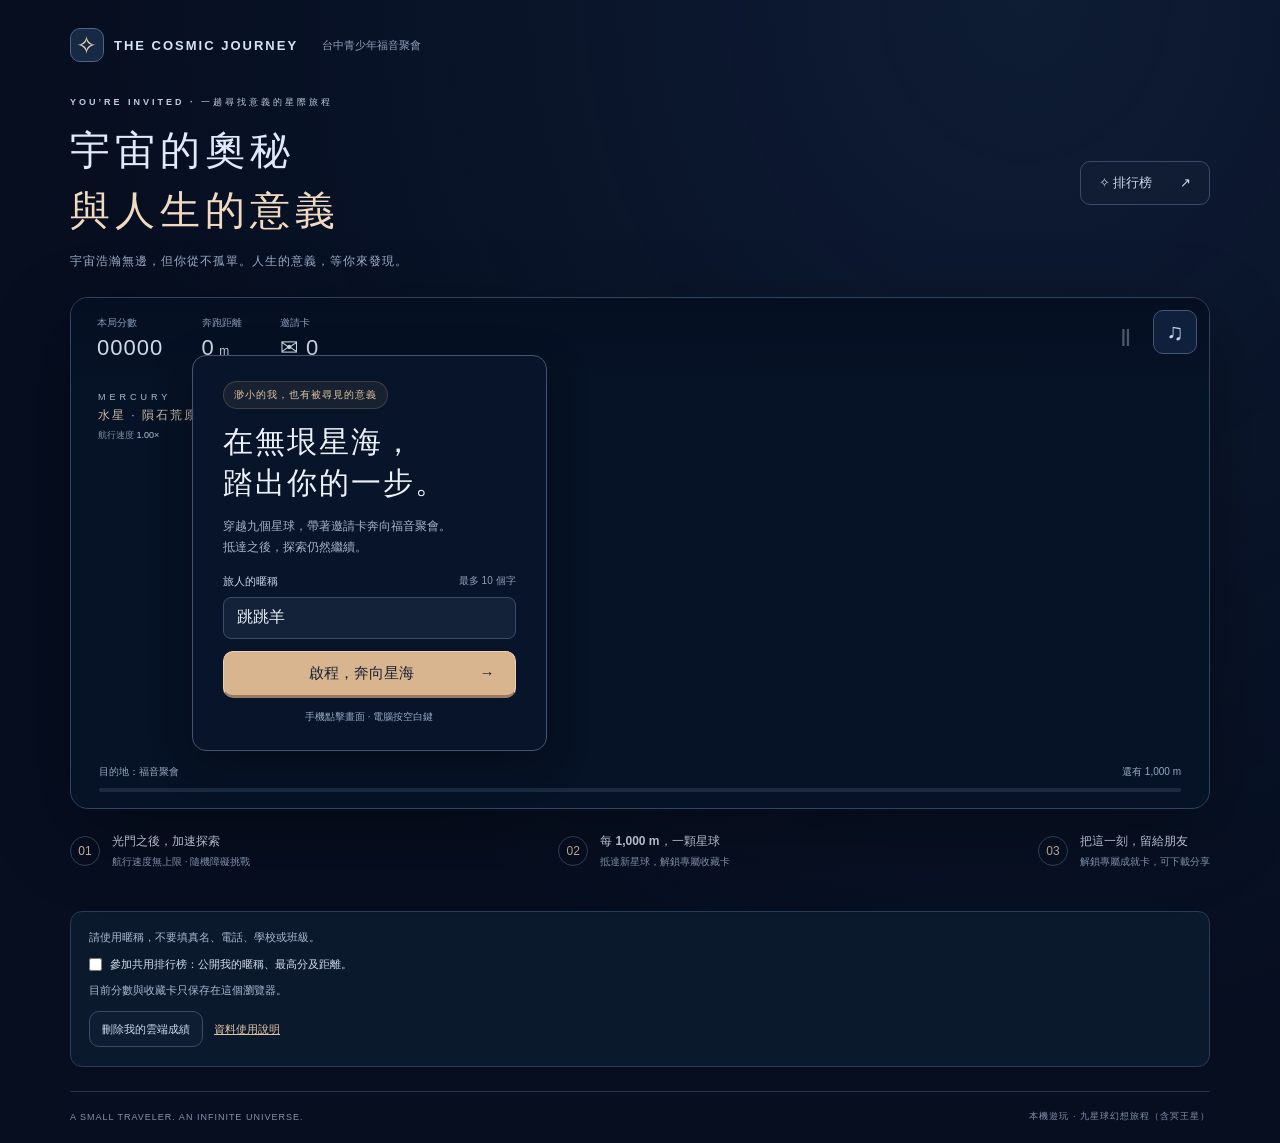
==== index.html @ cf864d98 "Use supplied cosmic mystery soundtrack with speed-linked playback" ====
<!doctype html>
<html lang="zh-Hant">
<head>
  <meta charset="utf-8">
  <meta http-equiv="Content-Security-Policy" content="default-src 'none'; script-src 'self' https://challenges.cloudflare.com; frame-src https://challenges.cloudflare.com; style-src 'self'; img-src 'self' data: blob:; connect-src https://awudkucbxwviqikwxcuz.supabase.co https://challenges.cloudflare.com; font-src 'self'; media-src 'self' blob:; object-src 'none'; base-uri 'none'; form-action 'none'">
  <meta name="referrer" content="no-referrer">
  <meta name="viewport" content="width=device-width, initial-scale=1, viewport-fit=cover">
  <meta name="theme-color" content="#060e20">
  <title>宇宙的奧秘與人生的意義 · 星海旅人</title>
  <link rel="stylesheet" href="styles.css?v=7">
  <link rel="stylesheet" href="layout.css?v=8">
</head>
<body>
<main class="shell">
  <header><a class="brand" href="./index.html"><span class="brand-icon">✧</span> THE COSMIC JOURNEY <small>台中青少年福音聚會</small></a></header>
  <section class="heading"><div><p class="eyebrow">YOU’RE INVITED · 一趟尋找意義的星際旅程</p><h1>宇宙的奧秘<span>與人生的意義</span></h1><p class="intro">宇宙浩瀚無邊，但你從不孤單。人生的意義，等你來發現。</p></div><button id="leaderboard" class="outline">✧ 排行榜 <span>↗</span></button></section>
  <section class="game" aria-label="奔向福音聚會跑酷遊戲">
    <button id="sound" class="icon game-sound" aria-label="關閉聲音" aria-pressed="true">♫ <span>聲音開啟</span></button>
    <div class="hud"><div><small>本局分數</small><strong id="score">00000</strong></div><div><small>奔跑距離</small><strong><span id="distance">0</span><em> m</em></strong></div><div><small>邀請卡</small><strong>✉ <span id="cards">0</span></strong></div><button id="pause" class="icon" aria-label="暫停遊戲" disabled>Ⅱ</button></div>
    <canvas id="world" width="960" height="500" aria-label="小小太空人穿越星球；點擊遊戲區域或按空白鍵跳躍"></canvas>
    <div class="sector"><span id="planet-en">MERCURY</span><b id="planet-name">水星 · 隕石荒原</b><small>航行速度 <strong id="velocity">1.00×</strong></small></div>
    <div class="route"><span id="route-label">目的地：福音聚會</span><span id="remaining">還有 1,000 m</span><div class="track"><div id="progress"></div></div></div>
    <div id="toast" role="status"></div>
    <section id="start-panel" class="overlay"><div class="start-card"><span class="pill">渺小的我，也有被尋見的意義</span><h2>在無垠星海，<br>踏出你的一步。</h2><p>穿越九個星球，帶著邀請卡奔向福音聚會。<br>抵達之後，探索仍然繼續。</p><label for="nickname">旅人的暱稱 <small>最多 10 個字</small></label><input id="nickname" maxlength="10" placeholder="例如：星海旅人" autocomplete="off"><button id="start" class="primary">啟程，奔向星海 <span>→</span></button><p class="hint">手機點擊畫面 · 電腦按空白鍵</p></div></section>
    <section id="pause-panel" class="overlay" hidden><div class="panel"><span class="pill">休息一下也很好</span><h2>等你，一起跑。</h2><p>準備好了再繼續，路程會為你保留。</p><button id="resume" class="primary">繼續奔跑 →</button><button class="outline restart">重新開始</button></div></section>
    <section id="end-panel" class="overlay" hidden><div class="panel"><span class="pill" id="end-badge">每一步都算數</span><h2 id="end-title">跑得真不錯！</h2><strong id="final-score" class="big-score">0</strong><p id="result-detail"></p><div class="best">個人最佳 <b id="best-score">0</b></div><p id="rank-summary"></p><button class="primary restart">再跑一次 →</button><button id="end-ranking" class="outline">看看排行榜</button></div></section>
  </section>
  <section class="notes"><div><span>01</span><p><b>光門之後，加速探索</b><small>航行速度無上限 · 隨機障礙挑戰</small></p></div><div><span>02</span><p><b>每 1,000 m，一顆星球</b><small>抵達新星球，解鎖專屬收藏卡</small></p></div><div><span>03</span><p><b>把這一刻，留給朋友</b><small>解鎖專屬成就卡，可下載分享</small></p></div></section>
  <button id="last-achievement" class="outline" hidden>✧ 我的星球收藏冊</button>
  <section class="privacy-settings" aria-label="資料與隱私">
    <p>請使用暱稱，不要填真名、電話、學校或班級。</p>
    <label id="cloud-consent-label" hidden><input type="checkbox" id="cloud-consent">參加共用排行榜：公開我的暱稱、最高分及距離。</label>
    <p id="privacy-summary">目前分數與收藏卡只保存在這個瀏覽器。</p>
    <button id="delete-cloud-scores" class="outline" hidden>刪除我的雲端成績</button>
    <a href="privacy.html">資料使用說明</a><p id="privacy-status" role="status"></p>
  </section>
  <footer><span>A SMALL TRAVELER. AN INFINITE UNIVERSE.</span><span>本機遊玩 · 九星球幻想旅程（含冥王星）</span></footer>
</main>
<dialog id="ranking"><div class="dialog-top"><p class="eyebrow">GOOD NEWS · GREAT RUNS</p><button id="close-ranking" class="icon" aria-label="關閉排行榜">×</button></div><h2>一起跑，更好玩。</h2><p id="ranking-note">本機排行榜 · 示範選手已標記，尚未跨手機連線。</p><div class="tabs"><button data-tab="today" aria-pressed="true">今日排行</button><button data-tab="event" aria-pressed="false">本次活動排行</button></div><div id="rank-list"></div><p class="hint">每位選手顯示最佳成績 · 同分以較遠距離優先</p></dialog>
<dialog id="achievement" aria-labelledby="achievement-title"><p class="eyebrow">COSMIC COLLECTION · 星海足跡</p><h2 id="achievement-title">九星旅人，正式加冕。</h2><p id="achievement-caption">你穿越了整片星海。這一刻，值得被記住。</p><nav id="card-album" aria-label="已解鎖的成就卡"></nav><canvas id="achievement-card" width="900" height="1100" role="img" aria-label="九星旅人成就卡：包含暱稱、分數、距離及九個星球"></canvas><p id="achievement-status" role="status">下載成就卡，或直接截圖分享給朋友。</p><div class="achievement-actions"><button id="save-achievement" class="primary">下載成就卡 PNG ↓</button><button id="continue-achievement" class="outline">繼續探索 →</button></div></dialog>
<dialog id="captcha-dialog" aria-labelledby="captcha-title"><h2 id="captcha-title">確認一下，就能出發</h2><p>首次參加排行榜需要完成驗證。取消後仍可在本機遊玩。</p><div id="captcha-widget"></div><button id="captcha-cancel" class="outline">取消驗證，僅在本機遊玩</button></dialog>
<script src="js/config.js?v=10"></script><script src="js/cloud-config.js?v=10"></script><script src="js/captcha.js?v=10"></script><script src="js/cloud.js?v=10"></script><script src="js/storage.js?v=10"></script><script src="js/audio.js?v=10"></script><script src="js/space.js?v=10"></script><script src="js/achievement.js?v=10"></script><script src="js/obstacles.js?v=10"></script><script src="js/game.js?v=10"></script>
</body>
</html>
---- styles.css ----
:root{font-family:ui-rounded,"PingFang TC","Microsoft JhengHei",sans-serif;color:#253e35;background:#f8f6ef;font-synthesis:none}*{box-sizing:border-box}body{margin:0}button,input{font:inherit}button{cursor:pointer;min-height:44px;border:0}button:focus-visible,a:focus-visible,input:focus-visible{outline:3px solid #e47835;outline-offset:4px}button:disabled{opacity:.4;cursor:default}[hidden]{display:none!important}.shell{max-width:1120px;margin:auto;padding:28px 40px 20px}header,.heading,.brand,.hud,.notes,.notes>div,footer,.dialog-top{display:flex;align-items:center;justify-content:space-between}.brand{gap:10px;text-decoration:none;color:inherit;font-size:13px;font-weight:850;letter-spacing:1px}.brand small{font-size:11px;font-weight:400;letter-spacing:0;margin-left:14px;color:#758277}.brand-icon{display:grid;place-items:center;border-radius:10px;background:#265b43;color:#fff;width:34px;height:34px;font-size:25px}.icon{background:transparent;color:#365748;border-radius:10px;font-size:23px;padding:5px 10px}.icon span{font-size:11px;vertical-align:middle}.heading{margin:36px 0 24px;gap:20px}.eyebrow{font-size:10px;letter-spacing:2px;color:#6c8069;font-weight:700;margin:0 0 12px}h1{font-size:42px;letter-spacing:-2px;margin:0;font-weight:850}h1 span{color:#3e7751}h1 i{font-style:normal;color:#ea8b49;margin-left:12px}.intro{font-size:13px;color:#7d8275;margin:12px 0 0}.outline{background:transparent;border:1px solid #bac6af;border-radius:10px;color:#365748;padding:10px 18px;font-size:13px}.outline span{margin-left:24px}.game{position:relative;overflow:hidden;border:1px solid #cfdbbc;border-radius:22px;background:#dff0ed;box-shadow:0 12px 32px #36574808;user-select:none}.hud{position:absolute;top:0;left:0;right:0;padding:20px 28px;z-index:1;justify-content:flex-start;gap:42px;pointer-events:none}.hud small{display:block;font-size:10px;color:#698275;margin-bottom:5px}.hud strong{font-size:23px;font-variant-numeric:tabular-nums;letter-spacing:1px}.hud em{font-size:12px;font-style:normal}.hud button{margin-left:auto;pointer-events:auto}canvas{display:block;width:100%;height:470px;touch-action:none}.route{position:absolute;bottom:15px;left:28px;right:28px;display:flex;justify-content:space-between;flex-wrap:wrap;font-size:10px;color:#446748;gap:9px;pointer-events:none}.track{width:100%;height:4px;background:#5a76452a;border-radius:5px;overflow:hidden}.track div{height:100%;width:0;background:#41784c;transition:width .2s}.overlay{position:absolute;inset:0;z-index:2;display:flex;align-items:center;justify-content:center;background:#e9f2df42;backdrop-filter:blur(3px);padding:16px}.start-card,.panel{background:#fffdf5f5;border:1px solid #fff;border-radius:20px;box-shadow:0 10px 30px #43624312;padding:25px 30px;width:350px;text-align:center}.pill{display:inline-block;padding:6px 10px;border-radius:30px;background:#e9efd9;color:#557342;font-size:10px;letter-spacing:1px}h2{font-size:29px;line-height:1.35;margin:13px 0;color:#294e3a}.start-card p,.panel p,dialog>p{font-size:12px;line-height:1.7;color:#78816e}label{display:flex;justify-content:space-between;text-align:left;font-size:11px;margin-top:17px}label small{color:#8c927f;font-size:10px}input{margin:8px 0 12px;background:#f7f7ee;border:1px solid #d7dfcc;padding:11px 13px;width:100%;border-radius:8px;color:#294e3a}.primary{background:#ed914e;color:#fffdf4;border:1px solid #df8341;border-bottom:3px solid #c77539;border-radius:10px;padding:12px 20px;width:100%;font-weight:750;font-size:15px}.primary:hover{background:#e58541}.primary span{float:right}.hint{font-size:10px!important;color:#8a917f!important;margin-bottom:0}.panel .outline{width:100%;margin-top:10px}.big-score{font-size:43px;letter-spacing:-1px;color:#3f744e}.best{display:flex;justify-content:space-between;font-size:12px;background:#eef1e4;padding:10px;border-radius:8px}.notes{padding:24px 0;gap:20px}.notes>div{justify-content:flex-start;gap:12px}.notes>div>span{font-size:12px;color:#839474;border:1px solid #d8dfcd;border-radius:50%;width:30px;height:30px;display:grid;place-items:center}.notes p{margin:0}.notes b,.notes small{display:block}.notes b{font-size:12px;font-weight:600;margin-bottom:5px}.notes small{font-size:10px;color:#858b7c}footer{border-top:1px solid #e0e3d5;padding-top:18px;color:#929889;font-size:9px;letter-spacing:1px}#toast{position:absolute;top:96px;left:50%;transform:translateX(-50%);text-align:center;white-space:pre-line;width:85%;font-weight:750;color:#345633;font-size:21px;pointer-events:none;text-shadow:0 2px 8px #fff;z-index:1}dialog{border:1px solid #dae0cb;border-radius:22px;background:#fffdf5;color:#294e3a;width:480px;max-width:calc(100% - 28px);max-height:85dvh;padding:24px}dialog::backdrop{background:#1d392b70;backdrop-filter:blur(4px)}.dialog-top .eyebrow{margin:0}.tabs{display:flex;background:#eef0e3;padding:4px;border-radius:10px;margin:20px 0 10px}.tabs button{flex:1;background:transparent;border-radius:8px;color:#6d7f60;font-size:12px}.tabs button[aria-pressed=true]{background:#fffdf5;box-shadow:0 2px 5px #334d3010;color:#315b3b}.rank-row{display:grid;grid-template-columns:26px 1fr auto;gap:10px;align-items:center;padding:14px 5px;border-bottom:1px solid #e6e8dc;font-size:13px}.rank-row small{display:block;font-size:10px;color:#8b9380;margin-top:4px}.rank-row.mine{background:#edf2dd}.rank-row>b{color:#d78741}.rank-row strong{text-align:right;font-variant-numeric:tabular-nums}
@media(min-width:850px){.start-card{margin-left:-40%}.start-card h2{font-size:32px}}
@media(max-width:600px){.shell{padding:17px 16px}.brand{font-size:10px}.brand small{display:none}.heading{margin:25px 0 19px;align-items:flex-end;gap:8px}h1{font-size:29px;letter-spacing:-1.5px}h1 i{display:none}.intro{font-size:11px;max-width:230px;line-height:1.7}.eyebrow{font-size:9px;letter-spacing:1px}.heading>.outline{padding:8px 10px;font-size:11px;white-space:nowrap}.heading>.outline span{display:none}.game{border-radius:17px}canvas{height:480px}.hud{padding:17px 16px;gap:20px}.hud strong{font-size:19px}.hud small{font-size:9px}.route{left:16px;right:16px}.start-card,.panel{padding:22px;width:300px}.notes{gap:9px;padding:20px 0;align-items:flex-start}.notes>div{display:block;flex:1}.notes>div>span{margin-bottom:8px;width:25px;height:25px;font-size:10px}.notes b{font-size:11px}.notes small{font-size:9px;line-height:1.6}footer{gap:10px;font-size:8px;line-height:1.7}.icon span{display:none}}
@media(max-height:550px) and (orientation:landscape){.heading,.notes,footer{display:none}header{margin-bottom:10px}.shell{padding:10px 20px}canvas{height:360px}.start-card,.panel{padding:12px 24px}.start-card h2{font-size:22px;margin:5px}.start-card h2 br{display:none}.start-card p{margin:5px}label{margin-top:6px}}
@media(max-height:550px) and (orientation:landscape){canvas{height:calc(100dvh - 76px);min-height:290px}.overlay{overflow:auto}.panel h2{font-size:22px;margin:5px}.panel .big-score{font-size:30px}.panel p{margin:5px}.panel .best{padding:6px}}

/* Cosmic invitation palette: midnight blue, starlight and the warmth of a distant dawn. */
:root{color:#e2eafa;background:#060e20;font-family:"PingFang TC","Microsoft JhengHei",sans-serif}
body{background:radial-gradient(ellipse at 80% 0,#172b4b77,transparent 65%),#060e20}
.shell{max-width:1220px}.brand{color:#d5e3f8;letter-spacing:2px}.brand small{color:#8c9eb7}.brand-icon{background:#162945;border:1px solid #506487;color:#eed3b1}.icon{color:#c7d7ed}.heading{margin:34px 0 27px}h1{font-family:"Songti TC","Noto Serif TC",serif;font-size:40px;font-weight:500;letter-spacing:5px;line-height:1.5}h1 span{display:block;color:#f1dac1}.intro{color:#9caec8;font-size:12px;letter-spacing:1px}.eyebrow{color:#bdcce1;letter-spacing:3px;font-size:9px}.outline{border-color:#3a4c68;color:#cddaf0;background:#15243a55}.game{border-color:#30435f;border-radius:18px;background:#071327;box-shadow:0 25px 80px #0005}canvas{height:510px}.hud{background:linear-gradient(#040d20ba,transparent);padding:18px 26px}.hud small{color:#91a9c7}.hud strong{color:#e6edfa;font-weight:500;font-size:22px}.route{color:#a4bad6;bottom:16px}.track{background:#759bc233}.track div{background:linear-gradient(90deg,#799dc7,#ebc59b)}.overlay{background:#030b1818;backdrop-filter:none}.start-card,.panel{background:#081529ed;border:1px solid #435570;box-shadow:0 12px 40px #0005;border-radius:14px}.start-card{text-align:left;width:355px}.start-card h2{font-family:"Songti TC",serif;font-weight:400;letter-spacing:2px}.start-card .hint{text-align:center}h2{color:#edf1f9}.pill{color:#e2c5a3;background:#cfb48f15;border:1px solid #9b89634d;font-size:10px}.start-card p,.panel p,dialog>p{color:#a4b3c9}label{color:#c7d5e8}label small{color:#8e9eb5}input{background:#132238;border-color:#384d69;color:#ecf1f9}.primary{background:#d9b58f;border:1px solid #f1d2ae;border-bottom:3px solid #997b61;color:#172235}.primary:hover{background:#e4c5a4}.hint{color:#94a8c2!important}.big-score{color:#e0c19e}.best{background:#182b44}.notes>div>span{border-color:#34445d;color:#cdb99e}.notes b{color:#cfdaeb}.notes small{color:#879bb7}footer{border-color:#25354d;color:#8194b0}.sector{position:absolute;left:27px;top:94px;display:flex;flex-direction:column;gap:5px;pointer-events:none}.sector>span{font-size:9px;letter-spacing:4px;color:#b9cde8}.sector>b{font-size:12px;font-weight:400;letter-spacing:2px;color:#e1ceb4}.sector small{font-size:9px;color:#849fbd}.sector strong{font-weight:400;color:#c1d8ed}#toast{top:162px;font-size:16px;color:#f1dfc7;text-shadow:0 2px 12px #000;background:#0b1b3080;border-radius:10px;width:auto;max-width:90%;padding:0 14px;line-height:1.9}dialog{color:#e5edfa;background:#0c192d;border-color:#485772}dialog::backdrop{background:#030815b0}.tabs{background:#17263b}.tabs button{color:#a8bad2}.tabs button[aria-pressed=true]{background:#344966;color:#fff}.rank-row{border-color:#283a55}.rank-row small{color:#8ca6c4}.rank-row.mine{background:#1e354a}.rank-row>b{color:#dfbd92}
@media(min-width:850px){.start-card{margin-left:-49%;}.start-card h2{font-size:30px}}
@media(max-width:600px){.shell{padding:15px 14px}.brand{font-size:9px;letter-spacing:1px}.heading{margin:23px 0 18px;align-items:center}h1{font-size:26px;letter-spacing:3px}.heading .eyebrow{font-size:8px;letter-spacing:1px}.intro{font-size:10px;letter-spacing:0;max-width:250px}.heading>.outline{padding:7px;font-size:10px}.hud{padding:17px 14px;gap:18px}.hud strong{font-size:18px}canvas{height:490px}.sector{left:16px;top:88px}.start-card{width:292px;padding:22px}.start-card h2{font-size:26px}.start-card p{font-size:11px}.notes small{font-size:9px}.route{font-size:9px;left:14px;right:14px}.sector>b{font-size:11px}.sector>span{font-size:8px}#toast{font-size:13px}.notes{gap:10px}}
@media(max-height:550px) and (orientation:landscape){canvas{height:calc(100dvh - 76px);min-height:290px}.start-card{padding:12px 22px;width:350px}.start-card h2{font-size:22px}.start-card h2 br{display:none}.start-card p{font-size:11px}.sector{top:78px}}
@media(prefers-reduced-motion:reduce){.track div{transition:none}}
@media(max-height:550px) and (orientation:landscape){.start-card{padding:10px 20px}.start-card h2{font-size:18px;letter-spacing:.5px;white-space:nowrap}.start-card p{font-size:10px;line-height:1.5;margin:4px 0}.start-card input{padding:8px 12px;margin:5px 0 8px}.start-card label{margin-top:5px}.start-card .primary{padding:9px 16px}.start-card .pill{padding:4px 8px}}
.privacy-settings{margin:18px 0 24px;padding:16px 18px;border:1px solid #293d59;border-radius:12px;background:#0b192d;color:#a9bad1;font-size:11px;line-height:1.7}.privacy-settings p{margin:0 0 8px}.privacy-settings label{display:flex;justify-content:flex-start;align-items:flex-start;gap:8px;margin:8px 0;color:#d3deed}.privacy-settings label input{width:auto;margin:3px 0 0;accent-color:#d9b58f}.privacy-settings .outline{min-height:36px;padding:7px 12px;margin:3px 8px 3px 0;font-size:11px}.privacy-settings a{color:#e2c5a3}.privacy-settings [role=status]{display:inline;color:#d9b58f}.privacy-page{max-width:760px}.privacy-page h1{margin-bottom:20px}.privacy-page h2{font-family:inherit;font-size:20px;letter-spacing:0;margin-top:26px}.privacy-page p{color:#a9bad1;font-size:13px;line-height:1.9}.privacy-page a{color:#e2c5a3}
#achievement{width:460px;max-height:94dvh;text-align:center;padding:20px}#achievement h2{font-size:25px;margin:8px 0}#achievement>p{font-size:11px;line-height:1.5;margin:8px 0}#achievement-card{width:auto;max-width:100%;height:min(45dvh,470px);aspect-ratio:9/11;margin:12px auto;touch-action:auto;border-radius:8px}.achievement-actions{display:flex;gap:10px}.achievement-actions button{flex:1;font-size:12px;padding:10px;white-space:nowrap}#last-achievement{margin:0 0 18px}#achievement::backdrop{background:#010817e8}#card-album{display:flex;gap:6px;overflow:auto;padding:5px 0}#card-album button{font-size:10px;white-space:nowrap;padding:5px 9px;min-height:36px}#card-album button[aria-pressed=true]{background:#435676;color:#fff}@media(max-height:550px) and (orientation:landscape){#achievement{width:650px;display:grid;grid-template-columns:1fr 1fr;gap:4px 16px}#achievement:not([open]){display:none}#achievement-card{grid-column:1;grid-row:1/8;height:75dvh;margin:0 auto}#achievement .achievement-actions{flex-direction:column}#achievement .eyebrow,#achievement h2,#achievement>p,#achievement .achievement-actions,#card-album{grid-column:2}#card-album{max-width:285px}}
---- layout.css ----
/* Keep controls reachable above the start/pause overlays. */
.game-sound{position:absolute;right:12px;top:12px;z-index:3;min-width:44px;background:#10223deb;border:1px solid #435570}
.game-sound span{display:none}
.hud{padding-right:68px;gap:clamp(10px,3vw,42px)}
.hud>div{min-width:0}
.hud strong{font-size:clamp(14px,3vw,22px)}
.hud button{flex-shrink:0}
/* Landscape uses the available screen instead of a compressed card under a header.
   The canvas world recalculates its width from this exact aspect ratio. */
@media (orientation:landscape) and (max-height:550px){
 .shell{padding:8px max(8px,env(safe-area-inset-right)) 16px max(8px,env(safe-area-inset-left))}
 .shell>header{display:none}
 .heading{display:flex;margin:12px 0;order:2}
 .heading h1,.heading .intro,.heading .eyebrow{display:none}
 .shell{display:flex;flex-direction:column}
 .game{order:1;height:calc(100svh - 16px);min-height:240px;flex:none;border-radius:12px}
 #world{height:100%;min-height:0;width:100%}
 .shell>.notes,.shell>#last-achievement,.shell>.privacy-settings,.shell>footer{order:3}
 .hud{padding:10px 68px 10px 16px}
 .game-sound{top:8px;right:8px}
 .sector{top:68px;left:16px;gap:3px}
 .route{bottom:8px;left:16px;right:16px}
 .overlay{padding:58px 12px 12px;align-items:flex-start;overflow:auto}
 .start-card,.panel{margin:0 auto;width:min(420px,100%);padding:12px 20px}
 .start-card h2{white-space:normal}
 .start-card .pill,.start-card .hint{display:none}
 #toast{top:115px;font-size:12px}
}
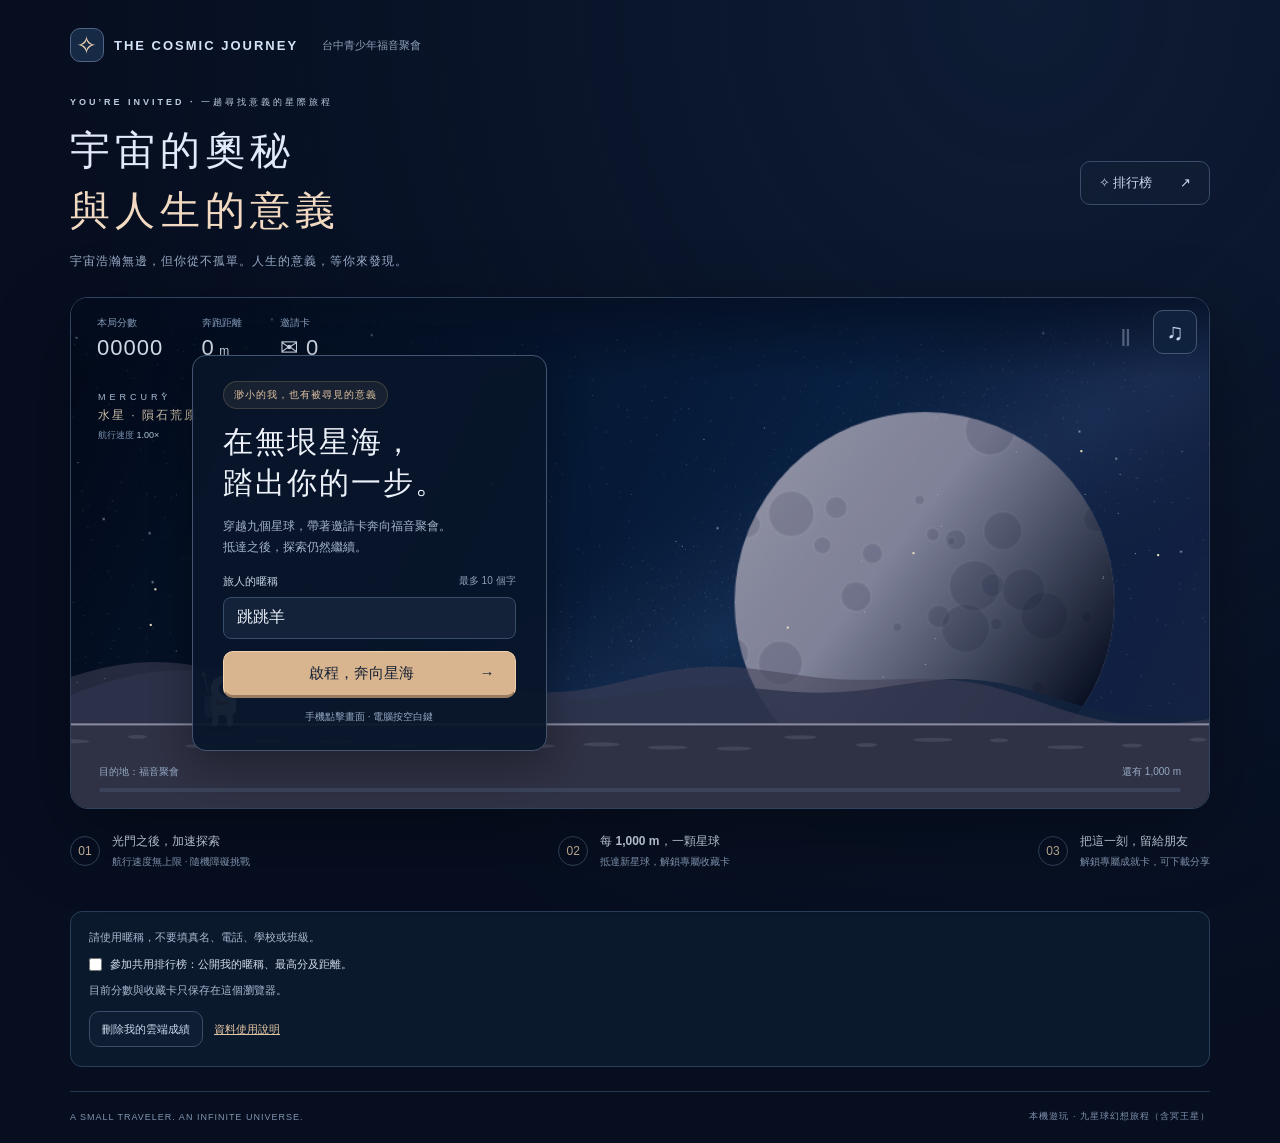
==== commit 22f144bb: "Keep achievements nonblocking and reduce soundtrack rate churn" ====
--- a/index.html
+++ b/index.html
@@ -8,7 +8,7 @@
   <meta name="theme-color" content="#060e20">
   <title>宇宙的奧秘與人生的意義 · 星海旅人</title>
   <link rel="stylesheet" href="styles.css?v=7">
-  <link rel="stylesheet" href="layout.css?v=8">
+  <link rel="stylesheet" href="layout.css?v=11">
 </head>
 <body>
 <main class="shell">
@@ -21,6 +21,7 @@
     <div class="sector"><span id="planet-en">MERCURY</span><b id="planet-name">水星 · 隕石荒原</b><small>航行速度 <strong id="velocity">1.00×</strong></small></div>
     <div class="route"><span id="route-label">目的地：福音聚會</span><span id="remaining">還有 1,000 m</span><div class="track"><div id="progress"></div></div></div>
     <div id="toast" role="status"></div>
+    <div id="achievement-notice" role="status"></div>
     <section id="start-panel" class="overlay"><div class="start-card"><span class="pill">渺小的我，也有被尋見的意義</span><h2>在無垠星海，<br>踏出你的一步。</h2><p>穿越九個星球，帶著邀請卡奔向福音聚會。<br>抵達之後，探索仍然繼續。</p><label for="nickname">旅人的暱稱 <small>最多 10 個字</small></label><input id="nickname" maxlength="10" placeholder="例如：星海旅人" autocomplete="off"><button id="start" class="primary">啟程，奔向星海 <span>→</span></button><p class="hint">手機點擊畫面 · 電腦按空白鍵</p></div></section>
     <section id="pause-panel" class="overlay" hidden><div class="panel"><span class="pill">休息一下也很好</span><h2>等你，一起跑。</h2><p>準備好了再繼續，路程會為你保留。</p><button id="resume" class="primary">繼續奔跑 →</button><button class="outline restart">重新開始</button></div></section>
     <section id="end-panel" class="overlay" hidden><div class="panel"><span class="pill" id="end-badge">每一步都算數</span><h2 id="end-title">跑得真不錯！</h2><strong id="final-score" class="big-score">0</strong><p id="result-detail"></p><div class="best">個人最佳 <b id="best-score">0</b></div><p id="rank-summary"></p><button class="primary restart">再跑一次 →</button><button id="end-ranking" class="outline">看看排行榜</button></div></section>
@@ -39,6 +40,6 @@
 <dialog id="ranking"><div class="dialog-top"><p class="eyebrow">GOOD NEWS · GREAT RUNS</p><button id="close-ranking" class="icon" aria-label="關閉排行榜">×</button></div><h2>一起跑，更好玩。</h2><p id="ranking-note">本機排行榜 · 示範選手已標記，尚未跨手機連線。</p><div class="tabs"><button data-tab="today" aria-pressed="true">今日排行</button><button data-tab="event" aria-pressed="false">本次活動排行</button></div><div id="rank-list"></div><p class="hint">每位選手顯示最佳成績 · 同分以較遠距離優先</p></dialog>
 <dialog id="achievement" aria-labelledby="achievement-title"><p class="eyebrow">COSMIC COLLECTION · 星海足跡</p><h2 id="achievement-title">九星旅人，正式加冕。</h2><p id="achievement-caption">你穿越了整片星海。這一刻，值得被記住。</p><nav id="card-album" aria-label="已解鎖的成就卡"></nav><canvas id="achievement-card" width="900" height="1100" role="img" aria-label="九星旅人成就卡：包含暱稱、分數、距離及九個星球"></canvas><p id="achievement-status" role="status">下載成就卡，或直接截圖分享給朋友。</p><div class="achievement-actions"><button id="save-achievement" class="primary">下載成就卡 PNG ↓</button><button id="continue-achievement" class="outline">繼續探索 →</button></div></dialog>
 <dialog id="captcha-dialog" aria-labelledby="captcha-title"><h2 id="captcha-title">確認一下，就能出發</h2><p>首次參加排行榜需要完成驗證。取消後仍可在本機遊玩。</p><div id="captcha-widget"></div><button id="captcha-cancel" class="outline">取消驗證，僅在本機遊玩</button></dialog>
-<script src="js/config.js?v=10"></script><script src="js/cloud-config.js?v=10"></script><script src="js/captcha.js?v=10"></script><script src="js/cloud.js?v=10"></script><script src="js/storage.js?v=10"></script><script src="js/audio.js?v=10"></script><script src="js/space.js?v=10"></script><script src="js/achievement.js?v=10"></script><script src="js/obstacles.js?v=10"></script><script src="js/game.js?v=10"></script>
+<script src="js/config.js?v=11"></script><script src="js/cloud-config.js?v=11"></script><script src="js/captcha.js?v=11"></script><script src="js/cloud.js?v=11"></script><script src="js/storage.js?v=11"></script><script src="js/audio.js?v=11"></script><script src="js/space.js?v=11"></script><script src="js/achievement.js?v=11"></script><script src="js/obstacles.js?v=11"></script><script src="js/game.js?v=11"></script>
 </body>
 </html>
--- a/layout.css
+++ b/layout.css
@@ -1,3 +1,4 @@
+#achievement-notice{position:absolute;top:76px;left:25%;right:15%;text-align:center;font-size:12px;letter-spacing:1px;color:#e2cfb5;opacity:0;pointer-events:none;z-index:1;text-shadow:0 1px 6px #000}
 /* Keep controls reachable above the start/pause overlays. */
 .game-sound{position:absolute;right:12px;top:12px;z-index:3;min-width:44px;background:#10223deb;border:1px solid #435570}
 .game-sound span{display:none}
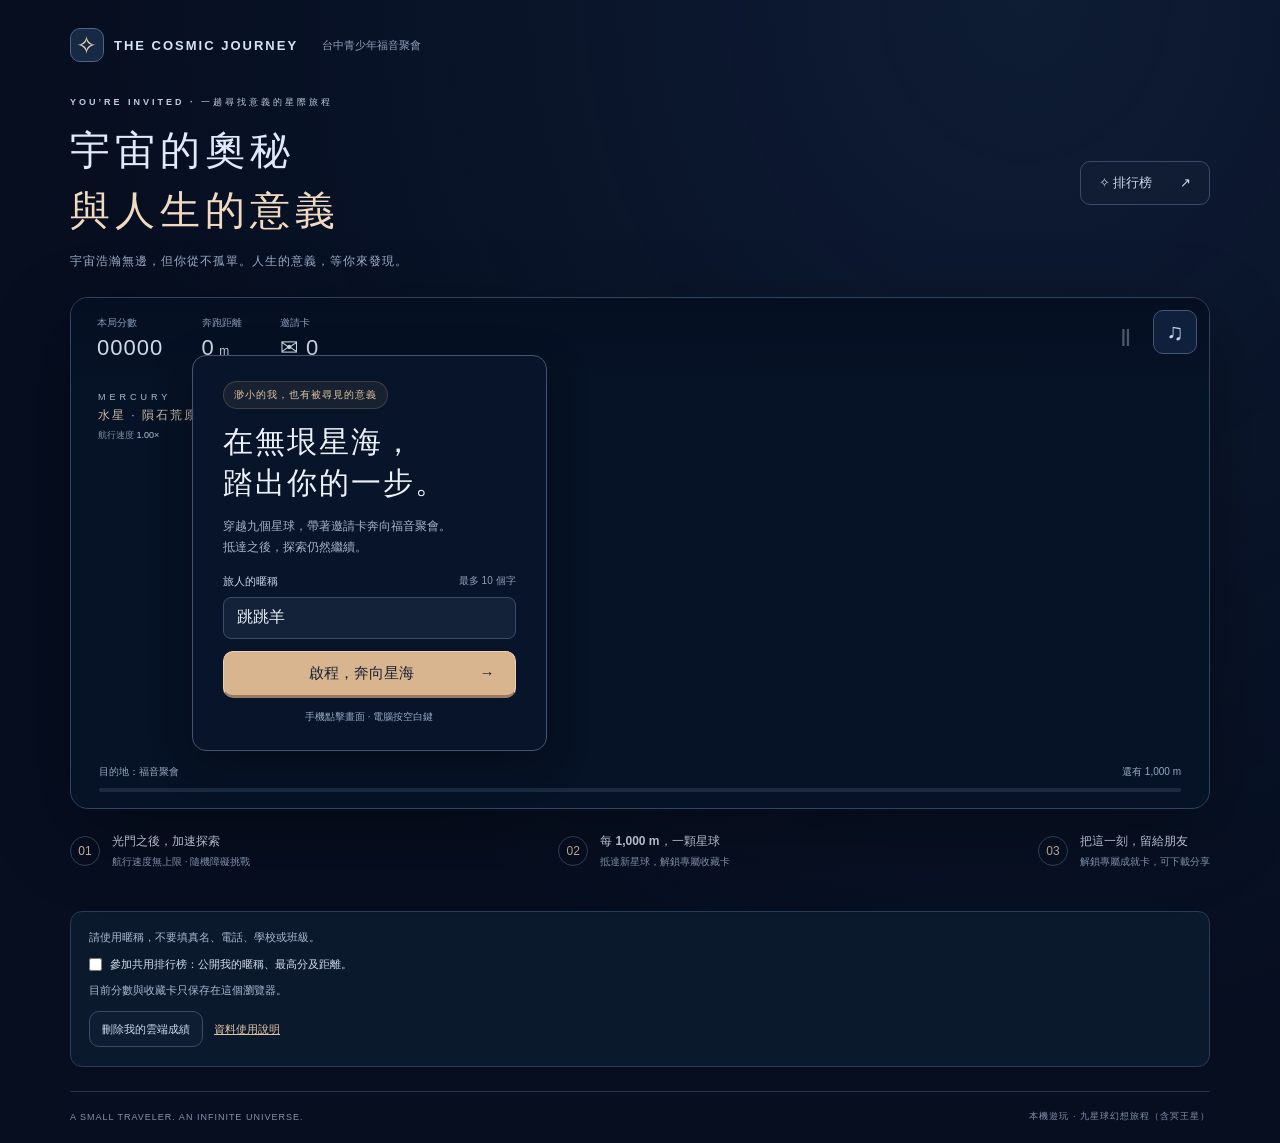
==== commit b9c1e8a2: "Switch soundtrack to supplied AAC M4A recording" ====
--- a/index.html
+++ b/index.html
@@ -40,6 +40,6 @@
 <dialog id="ranking"><div class="dialog-top"><p class="eyebrow">GOOD NEWS · GREAT RUNS</p><button id="close-ranking" class="icon" aria-label="關閉排行榜">×</button></div><h2>一起跑，更好玩。</h2><p id="ranking-note">本機排行榜 · 示範選手已標記，尚未跨手機連線。</p><div class="tabs"><button data-tab="today" aria-pressed="true">今日排行</button><button data-tab="event" aria-pressed="false">本次活動排行</button></div><div id="rank-list"></div><p class="hint">每位選手顯示最佳成績 · 同分以較遠距離優先</p></dialog>
 <dialog id="achievement" aria-labelledby="achievement-title"><p class="eyebrow">COSMIC COLLECTION · 星海足跡</p><h2 id="achievement-title">九星旅人，正式加冕。</h2><p id="achievement-caption">你穿越了整片星海。這一刻，值得被記住。</p><nav id="card-album" aria-label="已解鎖的成就卡"></nav><canvas id="achievement-card" width="900" height="1100" role="img" aria-label="九星旅人成就卡：包含暱稱、分數、距離及九個星球"></canvas><p id="achievement-status" role="status">下載成就卡，或直接截圖分享給朋友。</p><div class="achievement-actions"><button id="save-achievement" class="primary">下載成就卡 PNG ↓</button><button id="continue-achievement" class="outline">繼續探索 →</button></div></dialog>
 <dialog id="captcha-dialog" aria-labelledby="captcha-title"><h2 id="captcha-title">確認一下，就能出發</h2><p>首次參加排行榜需要完成驗證。取消後仍可在本機遊玩。</p><div id="captcha-widget"></div><button id="captcha-cancel" class="outline">取消驗證，僅在本機遊玩</button></dialog>
-<script src="js/config.js?v=11"></script><script src="js/cloud-config.js?v=11"></script><script src="js/captcha.js?v=11"></script><script src="js/cloud.js?v=11"></script><script src="js/storage.js?v=11"></script><script src="js/audio.js?v=11"></script><script src="js/space.js?v=11"></script><script src="js/achievement.js?v=11"></script><script src="js/obstacles.js?v=11"></script><script src="js/game.js?v=11"></script>
+<script src="js/config.js?v=11"></script><script src="js/cloud-config.js?v=11"></script><script src="js/captcha.js?v=11"></script><script src="js/cloud.js?v=11"></script><script src="js/storage.js?v=11"></script><script src="js/audio.js?v=12"></script><script src="js/space.js?v=11"></script><script src="js/achievement.js?v=11"></script><script src="js/obstacles.js?v=11"></script><script src="js/game.js?v=11"></script>
 </body>
 </html>
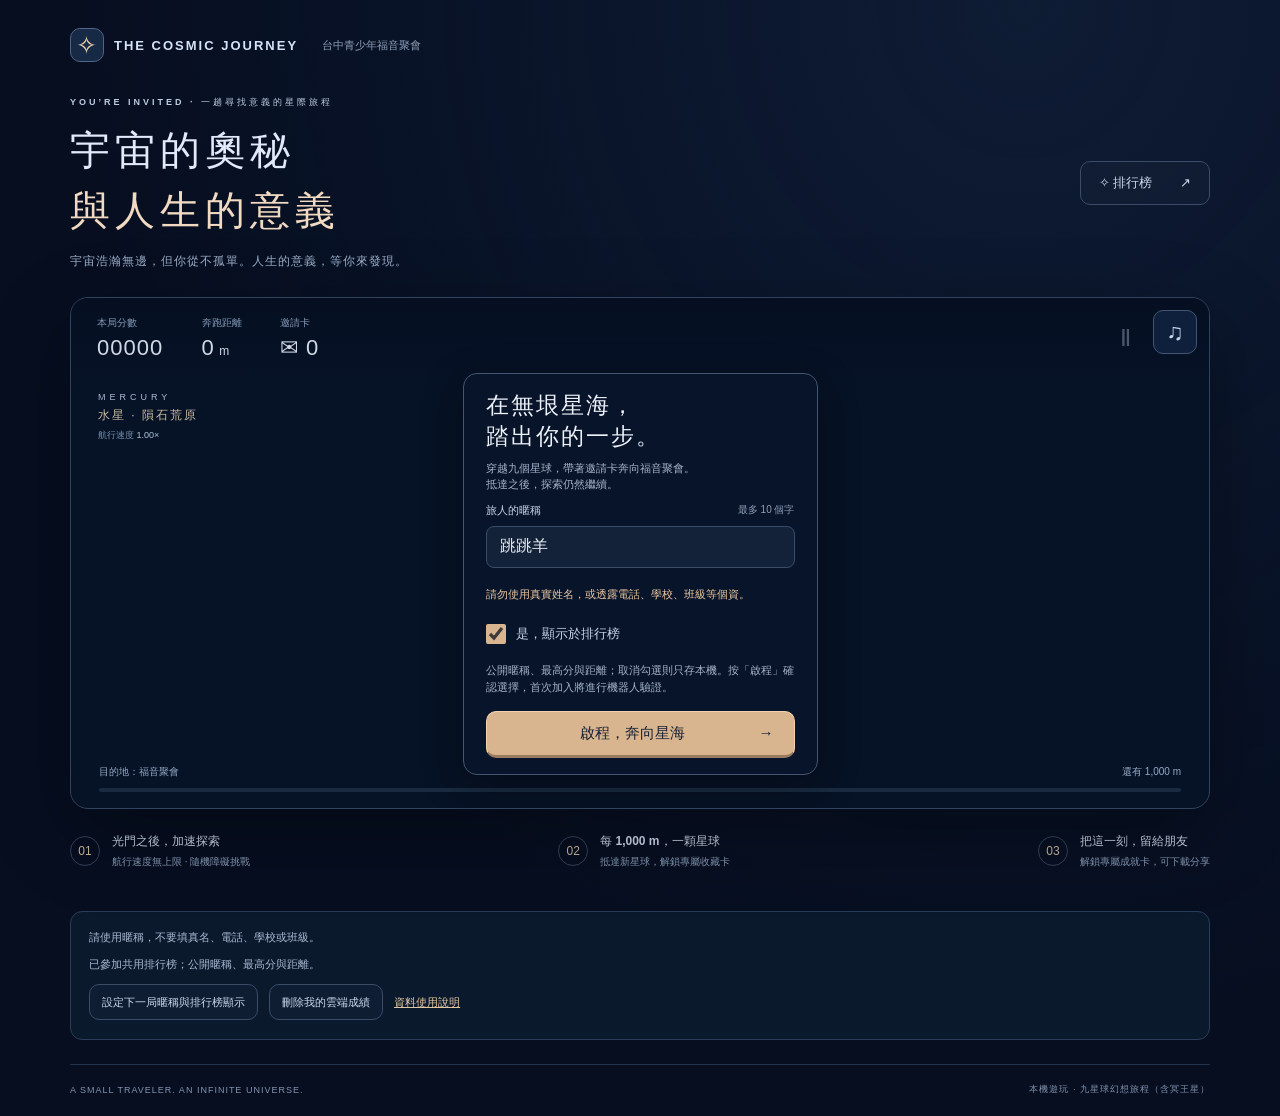
==== commit 6062c499: "Move leaderboard visibility choice into preflight with visible default" ====
--- a/index.html
+++ b/index.html
@@ -8,7 +8,7 @@
   <meta name="theme-color" content="#060e20">
   <title>宇宙的奧秘與人生的意義 · 星海旅人</title>
   <link rel="stylesheet" href="styles.css?v=7">
-  <link rel="stylesheet" href="layout.css?v=11">
+  <link rel="stylesheet" href="layout.css?v=13">
 </head>
 <body>
 <main class="shell">
@@ -22,7 +22,7 @@
     <div class="route"><span id="route-label">目的地：福音聚會</span><span id="remaining">還有 1,000 m</span><div class="track"><div id="progress"></div></div></div>
     <div id="toast" role="status"></div>
     <div id="achievement-notice" role="status"></div>
-    <section id="start-panel" class="overlay"><div class="start-card"><span class="pill">渺小的我，也有被尋見的意義</span><h2>在無垠星海，<br>踏出你的一步。</h2><p>穿越九個星球，帶著邀請卡奔向福音聚會。<br>抵達之後，探索仍然繼續。</p><label for="nickname">旅人的暱稱 <small>最多 10 個字</small></label><input id="nickname" maxlength="10" placeholder="例如：星海旅人" autocomplete="off"><button id="start" class="primary">啟程，奔向星海 <span>→</span></button><p class="hint">手機點擊畫面 · 電腦按空白鍵</p></div></section>
+    <section id="start-panel" class="overlay"><div class="start-card"><span class="pill">渺小的我，也有被尋見的意義</span><h2>在無垠星海，<br>踏出你的一步。</h2><p>穿越九個星球，帶著邀請卡奔向福音聚會。<br>抵達之後，探索仍然繼續。</p><label for="nickname">旅人的暱稱 <small>最多 10 個字</small></label><input id="nickname" maxlength="10" placeholder="例如：星海旅人" autocomplete="off" aria-describedby="nickname-warning"><p id="nickname-warning">請勿使用真實姓名，或透露電話、學校、班級等個資。</p><label id="cloud-consent-label" hidden><input type="checkbox" id="cloud-consent" checked aria-describedby="sharing-help">是，顯示於排行榜</label><p id="sharing-help">公開暱稱、最高分與距離；取消勾選則只存本機。按「啟程」確認選擇，首次加入將進行機器人驗證。</p><button id="start" class="primary">啟程，奔向星海 <span>→</span></button><p class="hint">手機點擊畫面 · 電腦按空白鍵</p></div></section>
     <section id="pause-panel" class="overlay" hidden><div class="panel"><span class="pill">休息一下也很好</span><h2>等你，一起跑。</h2><p>準備好了再繼續，路程會為你保留。</p><button id="resume" class="primary">繼續奔跑 →</button><button class="outline restart">重新開始</button></div></section>
     <section id="end-panel" class="overlay" hidden><div class="panel"><span class="pill" id="end-badge">每一步都算數</span><h2 id="end-title">跑得真不錯！</h2><strong id="final-score" class="big-score">0</strong><p id="result-detail"></p><div class="best">個人最佳 <b id="best-score">0</b></div><p id="rank-summary"></p><button class="primary restart">再跑一次 →</button><button id="end-ranking" class="outline">看看排行榜</button></div></section>
   </section>
@@ -30,8 +30,8 @@
   <button id="last-achievement" class="outline" hidden>✧ 我的星球收藏冊</button>
   <section class="privacy-settings" aria-label="資料與隱私">
     <p>請使用暱稱，不要填真名、電話、學校或班級。</p>
-    <label id="cloud-consent-label" hidden><input type="checkbox" id="cloud-consent">參加共用排行榜：公開我的暱稱、最高分及距離。</label>
     <p id="privacy-summary">目前分數與收藏卡只保存在這個瀏覽器。</p>
+    <button id="change-player-settings" class="outline">設定下一局暱稱與排行榜顯示</button>
     <button id="delete-cloud-scores" class="outline" hidden>刪除我的雲端成績</button>
     <a href="privacy.html">資料使用說明</a><p id="privacy-status" role="status"></p>
   </section>
@@ -40,6 +40,6 @@
 <dialog id="ranking"><div class="dialog-top"><p class="eyebrow">GOOD NEWS · GREAT RUNS</p><button id="close-ranking" class="icon" aria-label="關閉排行榜">×</button></div><h2>一起跑，更好玩。</h2><p id="ranking-note">本機排行榜 · 示範選手已標記，尚未跨手機連線。</p><div class="tabs"><button data-tab="today" aria-pressed="true">今日排行</button><button data-tab="event" aria-pressed="false">本次活動排行</button></div><div id="rank-list"></div><p class="hint">每位選手顯示最佳成績 · 同分以較遠距離優先</p></dialog>
 <dialog id="achievement" aria-labelledby="achievement-title"><p class="eyebrow">COSMIC COLLECTION · 星海足跡</p><h2 id="achievement-title">九星旅人，正式加冕。</h2><p id="achievement-caption">你穿越了整片星海。這一刻，值得被記住。</p><nav id="card-album" aria-label="已解鎖的成就卡"></nav><canvas id="achievement-card" width="900" height="1100" role="img" aria-label="九星旅人成就卡：包含暱稱、分數、距離及九個星球"></canvas><p id="achievement-status" role="status">下載成就卡，或直接截圖分享給朋友。</p><div class="achievement-actions"><button id="save-achievement" class="primary">下載成就卡 PNG ↓</button><button id="continue-achievement" class="outline">繼續探索 →</button></div></dialog>
 <dialog id="captcha-dialog" aria-labelledby="captcha-title"><h2 id="captcha-title">確認一下，就能出發</h2><p>首次參加排行榜需要完成驗證。取消後仍可在本機遊玩。</p><div id="captcha-widget"></div><button id="captcha-cancel" class="outline">取消驗證，僅在本機遊玩</button></dialog>
-<script src="js/config.js?v=11"></script><script src="js/cloud-config.js?v=11"></script><script src="js/captcha.js?v=11"></script><script src="js/cloud.js?v=11"></script><script src="js/storage.js?v=11"></script><script src="js/audio.js?v=12"></script><script src="js/space.js?v=11"></script><script src="js/achievement.js?v=11"></script><script src="js/obstacles.js?v=11"></script><script src="js/game.js?v=11"></script>
+<script src="js/config.js?v=11"></script><script src="js/cloud-config.js?v=11"></script><script src="js/captcha.js?v=11"></script><script src="js/cloud.js?v=11"></script><script src="js/storage.js?v=13"></script><script src="js/audio.js?v=12"></script><script src="js/space.js?v=11"></script><script src="js/achievement.js?v=11"></script><script src="js/obstacles.js?v=11"></script><script src="js/game.js?v=13"></script>
 </body>
 </html>
--- a/layout.css
+++ b/layout.css
@@ -1,4 +1,15 @@
 #achievement-notice{position:absolute;top:76px;left:25%;right:15%;text-align:center;font-size:12px;letter-spacing:1px;color:#e2cfb5;opacity:0;pointer-events:none;z-index:1;text-shadow:0 1px 6px #000}
+/* Longer preflight form stays scrollable even on small landscape screens. */
+#start-panel{overflow-y:auto;align-items:flex-start;padding-top:58px}
+#start-panel .start-card{margin:auto;flex-shrink:0;padding:16px 22px}
+#start-panel .pill,#start-panel .hint{display:none}
+#start-panel h2{font-size:23px;margin:0 0 8px}
+#start-panel p{font-size:11px;margin:6px 0;line-height:1.5}
+#start-panel label{margin-top:10px}
+#cloud-consent-label{justify-content:flex-start;align-items:center;gap:10px;min-height:44px;font-size:13px}
+#cloud-consent{width:20px;height:20px;margin:0;accent-color:#d9b58f;flex-shrink:0}
+#nickname-warning{color:#eac6a1}
+#sharing-help{padding-bottom:10px}
 /* Keep controls reachable above the start/pause overlays. */
 .game-sound{position:absolute;right:12px;top:12px;z-index:3;min-width:44px;background:#10223deb;border:1px solid #435570}
 .game-sound span{display:none}
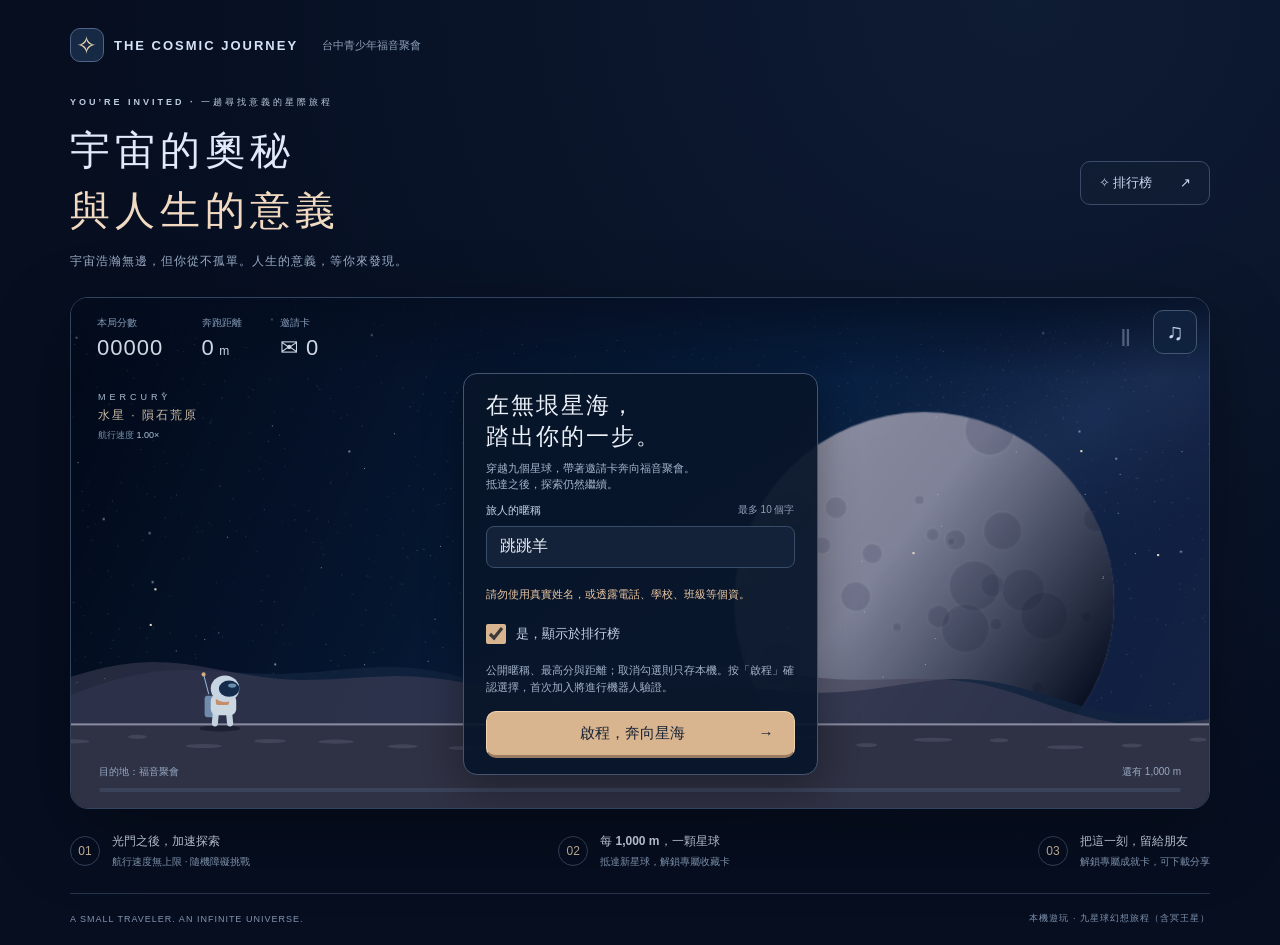
==== commit 4b46b91e: "Cache scenery and adapt canvas quality; preserve dropped-frame time" ====
--- a/index.html
+++ b/index.html
@@ -8,7 +8,7 @@
   <meta name="theme-color" content="#060e20">
   <title>宇宙的奧秘與人生的意義 · 星海旅人</title>
   <link rel="stylesheet" href="styles.css?v=7">
-  <link rel="stylesheet" href="layout.css?v=13">
+  <link rel="stylesheet" href="layout.css?v=14">
 </head>
 <body>
 <main class="shell">
@@ -28,18 +28,11 @@
   </section>
   <section class="notes"><div><span>01</span><p><b>光門之後，加速探索</b><small>航行速度無上限 · 隨機障礙挑戰</small></p></div><div><span>02</span><p><b>每 1,000 m，一顆星球</b><small>抵達新星球，解鎖專屬收藏卡</small></p></div><div><span>03</span><p><b>把這一刻，留給朋友</b><small>解鎖專屬成就卡，可下載分享</small></p></div></section>
   <button id="last-achievement" class="outline" hidden>✧ 我的星球收藏冊</button>
-  <section class="privacy-settings" aria-label="資料與隱私">
-    <p>請使用暱稱，不要填真名、電話、學校或班級。</p>
-    <p id="privacy-summary">目前分數與收藏卡只保存在這個瀏覽器。</p>
-    <button id="change-player-settings" class="outline">設定下一局暱稱與排行榜顯示</button>
-    <button id="delete-cloud-scores" class="outline" hidden>刪除我的雲端成績</button>
-    <a href="privacy.html">資料使用說明</a><p id="privacy-status" role="status"></p>
-  </section>
   <footer><span>A SMALL TRAVELER. AN INFINITE UNIVERSE.</span><span>本機遊玩 · 九星球幻想旅程（含冥王星）</span></footer>
 </main>
-<dialog id="ranking"><div class="dialog-top"><p class="eyebrow">GOOD NEWS · GREAT RUNS</p><button id="close-ranking" class="icon" aria-label="關閉排行榜">×</button></div><h2>一起跑，更好玩。</h2><p id="ranking-note">本機排行榜 · 示範選手已標記，尚未跨手機連線。</p><div class="tabs"><button data-tab="today" aria-pressed="true">今日排行</button><button data-tab="event" aria-pressed="false">本次活動排行</button></div><div id="rank-list"></div><p class="hint">每位選手顯示最佳成績 · 同分以較遠距離優先</p></dialog>
+<dialog id="ranking"><div class="dialog-top"><p class="eyebrow">GOOD NEWS · GREAT RUNS</p><button id="close-ranking" class="icon" aria-label="關閉排行榜">×</button></div><h2>一起跑，更好玩。</h2><p id="ranking-note">本機排行榜 · 示範選手已標記，尚未跨手機連線。</p><div class="tabs"><button data-tab="today" aria-pressed="true">今日排行</button><button data-tab="event" aria-pressed="false">本次活動排行</button></div><div id="rank-list"></div><details class="rank-privacy"><summary>資料與隱私</summary><p>取消參加不會刪除過往成績；可在此刪除。</p><button id="delete-cloud-scores" class="outline" hidden>刪除我的雲端成績</button> <a href="privacy.html">資料使用說明</a><p id="privacy-status" role="status"></p></details><p class="hint">每位選手顯示最佳成績 · 同分以較遠距離優先</p></dialog>
 <dialog id="achievement" aria-labelledby="achievement-title"><p class="eyebrow">COSMIC COLLECTION · 星海足跡</p><h2 id="achievement-title">九星旅人，正式加冕。</h2><p id="achievement-caption">你穿越了整片星海。這一刻，值得被記住。</p><nav id="card-album" aria-label="已解鎖的成就卡"></nav><canvas id="achievement-card" width="900" height="1100" role="img" aria-label="九星旅人成就卡：包含暱稱、分數、距離及九個星球"></canvas><p id="achievement-status" role="status">下載成就卡，或直接截圖分享給朋友。</p><div class="achievement-actions"><button id="save-achievement" class="primary">下載成就卡 PNG ↓</button><button id="continue-achievement" class="outline">繼續探索 →</button></div></dialog>
 <dialog id="captcha-dialog" aria-labelledby="captcha-title"><h2 id="captcha-title">確認一下，就能出發</h2><p>首次參加排行榜需要完成驗證。取消後仍可在本機遊玩。</p><div id="captcha-widget"></div><button id="captcha-cancel" class="outline">取消驗證，僅在本機遊玩</button></dialog>
-<script src="js/config.js?v=11"></script><script src="js/cloud-config.js?v=11"></script><script src="js/captcha.js?v=11"></script><script src="js/cloud.js?v=11"></script><script src="js/storage.js?v=13"></script><script src="js/audio.js?v=12"></script><script src="js/space.js?v=11"></script><script src="js/achievement.js?v=11"></script><script src="js/obstacles.js?v=11"></script><script src="js/game.js?v=13"></script>
+<script src="js/config.js?v=11"></script><script src="js/cloud-config.js?v=11"></script><script src="js/captcha.js?v=11"></script><script src="js/cloud.js?v=11"></script><script src="js/storage.js?v=13"></script><script src="js/audio.js?v=12"></script><script src="js/space.js?v=14"></script><script src="js/achievement.js?v=11"></script><script src="js/obstacles.js?v=11"></script><script src="js/game.js?v=14"></script>
 </body>
 </html>
--- a/layout.css
+++ b/layout.css
@@ -1,4 +1,5 @@
 #achievement-notice{position:absolute;top:76px;left:25%;right:15%;text-align:center;font-size:12px;letter-spacing:1px;color:#e2cfb5;opacity:0;pointer-events:none;z-index:1;text-shadow:0 1px 6px #000}
+.rank-privacy{margin-top:18px;font-size:12px;color:#a4b3c9}.rank-privacy summary{cursor:pointer;padding:10px 0}.rank-privacy a{color:#eac6a1}
 /* Longer preflight form stays scrollable even on small landscape screens. */
 #start-panel{overflow-y:auto;align-items:flex-start;padding-top:58px}
 #start-panel .start-card{margin:auto;flex-shrink:0;padding:16px 22px}
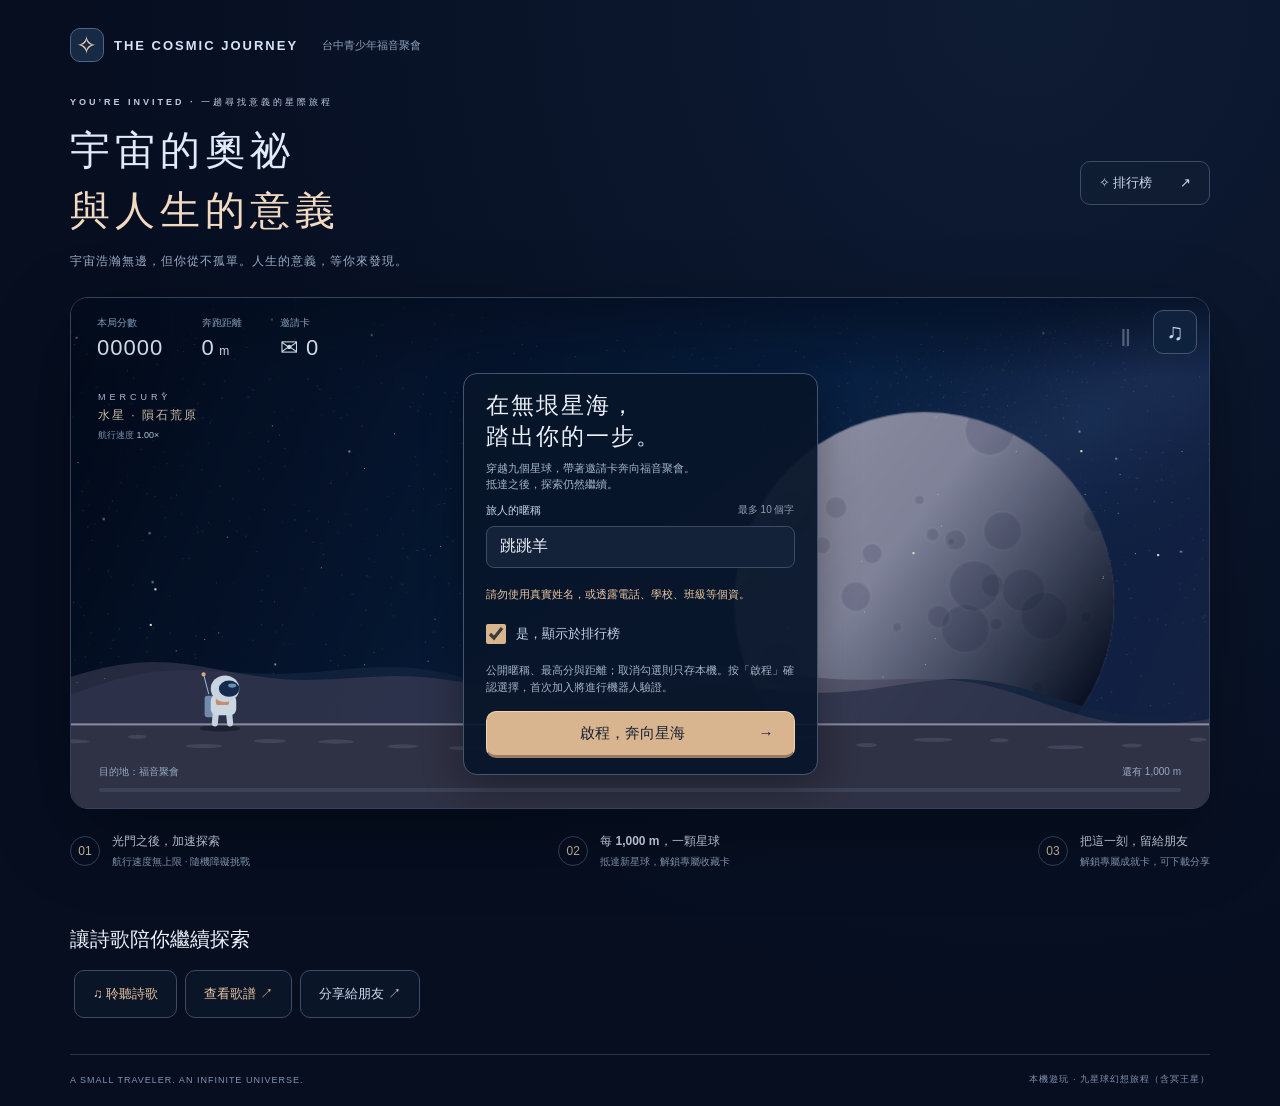
==== commit 137d15d9: "Add hymn links, unlocked event invitation, arrival message and sharing" ====
--- a/index.html
+++ b/index.html
@@ -6,14 +6,14 @@
   <meta name="referrer" content="no-referrer">
   <meta name="viewport" content="width=device-width, initial-scale=1, viewport-fit=cover">
   <meta name="theme-color" content="#060e20">
-  <title>宇宙的奧秘與人生的意義 · 星海旅人</title>
+  <title>宇宙的奧祕與人生的意義 · 星海旅人</title>
   <link rel="stylesheet" href="styles.css?v=7">
-  <link rel="stylesheet" href="layout.css?v=14">
+  <link rel="stylesheet" href="layout.css?v=16">
 </head>
 <body>
 <main class="shell">
   <header><a class="brand" href="./index.html"><span class="brand-icon">✧</span> THE COSMIC JOURNEY <small>台中青少年福音聚會</small></a></header>
-  <section class="heading"><div><p class="eyebrow">YOU’RE INVITED · 一趟尋找意義的星際旅程</p><h1>宇宙的奧秘<span>與人生的意義</span></h1><p class="intro">宇宙浩瀚無邊，但你從不孤單。人生的意義，等你來發現。</p></div><button id="leaderboard" class="outline">✧ 排行榜 <span>↗</span></button></section>
+  <section class="heading"><div><p class="eyebrow">YOU’RE INVITED · 一趟尋找意義的星際旅程</p><h1>宇宙的奧祕<span>與人生的意義</span></h1><p class="intro">宇宙浩瀚無邊，但你從不孤單。人生的意義，等你來發現。</p></div><button id="leaderboard" class="outline">✧ 排行榜 <span>↗</span></button></section>
   <section class="game" aria-label="奔向福音聚會跑酷遊戲">
     <button id="sound" class="icon game-sound" aria-label="關閉聲音" aria-pressed="true">♫ <span>聲音開啟</span></button>
     <div class="hud"><div><small>本局分數</small><strong id="score">00000</strong></div><div><small>奔跑距離</small><strong><span id="distance">0</span><em> m</em></strong></div><div><small>邀請卡</small><strong>✉ <span id="cards">0</span></strong></div><button id="pause" class="icon" aria-label="暫停遊戲" disabled>Ⅱ</button></div>
@@ -21,18 +21,18 @@
     <div class="sector"><span id="planet-en">MERCURY</span><b id="planet-name">水星 · 隕石荒原</b><small>航行速度 <strong id="velocity">1.00×</strong></small></div>
     <div class="route"><span id="route-label">目的地：福音聚會</span><span id="remaining">還有 1,000 m</span><div class="track"><div id="progress"></div></div></div>
     <div id="toast" role="status"></div>
-    <div id="achievement-notice" role="status"></div>
+    <div id="achievement-notice" role="status"></div><div id="arrival-banner" role="status"></div>
     <section id="start-panel" class="overlay"><div class="start-card"><span class="pill">渺小的我，也有被尋見的意義</span><h2>在無垠星海，<br>踏出你的一步。</h2><p>穿越九個星球，帶著邀請卡奔向福音聚會。<br>抵達之後，探索仍然繼續。</p><label for="nickname">旅人的暱稱 <small>最多 10 個字</small></label><input id="nickname" maxlength="10" placeholder="例如：星海旅人" autocomplete="off" aria-describedby="nickname-warning"><p id="nickname-warning">請勿使用真實姓名，或透露電話、學校、班級等個資。</p><label id="cloud-consent-label" hidden><input type="checkbox" id="cloud-consent" checked aria-describedby="sharing-help">是，顯示於排行榜</label><p id="sharing-help">公開暱稱、最高分與距離；取消勾選則只存本機。按「啟程」確認選擇，首次加入將進行機器人驗證。</p><button id="start" class="primary">啟程，奔向星海 <span>→</span></button><p class="hint">手機點擊畫面 · 電腦按空白鍵</p></div></section>
     <section id="pause-panel" class="overlay" hidden><div class="panel"><span class="pill">休息一下也很好</span><h2>等你，一起跑。</h2><p>準備好了再繼續，路程會為你保留。</p><button id="resume" class="primary">繼續奔跑 →</button><button class="outline restart">重新開始</button></div></section>
     <section id="end-panel" class="overlay" hidden><div class="panel"><span class="pill" id="end-badge">每一步都算數</span><h2 id="end-title">跑得真不錯！</h2><strong id="final-score" class="big-score">0</strong><p id="result-detail"></p><div class="best">個人最佳 <b id="best-score">0</b></div><p id="rank-summary"></p><button class="primary restart">再跑一次 →</button><button id="end-ranking" class="outline">看看排行榜</button></div></section>
   </section>
   <section class="notes"><div><span>01</span><p><b>光門之後，加速探索</b><small>航行速度無上限 · 隨機障礙挑戰</small></p></div><div><span>02</span><p><b>每 1,000 m，一顆星球</b><small>抵達新星球，解鎖專屬收藏卡</small></p></div><div><span>03</span><p><b>把這一刻，留給朋友</b><small>解鎖專屬成就卡，可下載分享</small></p></div></section>
   <button id="last-achievement" class="outline" hidden>✧ 我的星球收藏冊</button>
-  <footer><span>A SMALL TRAVELER. AN INFINITE UNIVERSE.</span><span>本機遊玩 · 九星球幻想旅程（含冥王星）</span></footer>
+  <section class="song-links" aria-label="詩歌與分享"><h2>讓詩歌陪你繼續探索</h2><a class="outline" target="_blank" rel="noopener noreferrer" href="https://www.youtube.com/watch?v=xV9PY0BLk3M&amp;list=RDxV9PY0BLk3M&amp;start_radio=1">♫ 聆聽詩歌</a><a class="outline" target="_blank" rel="noopener noreferrer" href="https://reurl.cc/3K1YKX">查看歌譜 ↗</a><button id="share-game" class="outline">分享給朋友 ↗</button><p id="share-status" role="status"></p><div id="share-fallback" hidden><a id="share-line" target="_blank" rel="noopener noreferrer">LINE</a> · <a id="share-facebook" target="_blank" rel="noopener noreferrer">Facebook</a> · <a id="share-x" target="_blank" rel="noopener noreferrer">X</a><label for="share-url">複製網址後可貼到其他社群</label><input id="share-url" readonly aria-label="遊戲分享網址"></div></section><footer><span>A SMALL TRAVELER. AN INFINITE UNIVERSE.</span><span>本機遊玩 · 九星球幻想旅程（含冥王星）</span></footer>
 </main>
 <dialog id="ranking"><div class="dialog-top"><p class="eyebrow">GOOD NEWS · GREAT RUNS</p><button id="close-ranking" class="icon" aria-label="關閉排行榜">×</button></div><h2>一起跑，更好玩。</h2><p id="ranking-note">本機排行榜 · 示範選手已標記，尚未跨手機連線。</p><div class="tabs"><button data-tab="today" aria-pressed="true">今日排行</button><button data-tab="event" aria-pressed="false">本次活動排行</button></div><div id="rank-list"></div><details class="rank-privacy"><summary>資料與隱私</summary><p>取消參加不會刪除過往成績；可在此刪除。</p><button id="delete-cloud-scores" class="outline" hidden>刪除我的雲端成績</button> <a href="privacy.html">資料使用說明</a><p id="privacy-status" role="status"></p></details><p class="hint">每位選手顯示最佳成績 · 同分以較遠距離優先</p></dialog>
 <dialog id="achievement" aria-labelledby="achievement-title"><p class="eyebrow">COSMIC COLLECTION · 星海足跡</p><h2 id="achievement-title">九星旅人，正式加冕。</h2><p id="achievement-caption">你穿越了整片星海。這一刻，值得被記住。</p><nav id="card-album" aria-label="已解鎖的成就卡"></nav><canvas id="achievement-card" width="900" height="1100" role="img" aria-label="九星旅人成就卡：包含暱稱、分數、距離及九個星球"></canvas><p id="achievement-status" role="status">下載成就卡，或直接截圖分享給朋友。</p><div class="achievement-actions"><button id="save-achievement" class="primary">下載成就卡 PNG ↓</button><button id="continue-achievement" class="outline">繼續探索 →</button></div></dialog>
 <dialog id="captcha-dialog" aria-labelledby="captcha-title"><h2 id="captcha-title">確認一下，就能出發</h2><p>首次參加排行榜需要完成驗證。取消後仍可在本機遊玩。</p><div id="captcha-widget"></div><button id="captcha-cancel" class="outline">取消驗證，僅在本機遊玩</button></dialog>
-<script src="js/config.js?v=11"></script><script src="js/cloud-config.js?v=11"></script><script src="js/captcha.js?v=11"></script><script src="js/cloud.js?v=11"></script><script src="js/storage.js?v=13"></script><script src="js/audio.js?v=12"></script><script src="js/space.js?v=14"></script><script src="js/achievement.js?v=11"></script><script src="js/obstacles.js?v=11"></script><script src="js/game.js?v=14"></script>
+<script src="js/share.js?v=16"></script><script src="js/config.js?v=16"></script><script src="js/cloud-config.js?v=11"></script><script src="js/captcha.js?v=11"></script><script src="js/cloud.js?v=11"></script><script src="js/storage.js?v=16"></script><script src="js/audio.js?v=16"></script><script src="js/space.js?v=16"></script><script src="js/achievement.js?v=16"></script><script src="js/obstacles.js?v=11"></script><script src="js/game.js?v=16"></script>
 </body>
 </html>
--- a/layout.css
+++ b/layout.css
@@ -1,5 +1,8 @@
 #achievement-notice{position:absolute;top:76px;left:25%;right:15%;text-align:center;font-size:12px;letter-spacing:1px;color:#e2cfb5;opacity:0;pointer-events:none;z-index:1;text-shadow:0 1px 6px #000}
 .rank-privacy{margin-top:18px;font-size:12px;color:#a4b3c9}.rank-privacy summary{cursor:pointer;padding:10px 0}.rank-privacy a{color:#eac6a1}
+.song-links{padding:20px 0;line-height:2;order:3}.song-links h2{font-size:20px}.song-links .outline{display:inline-block;margin:4px;text-decoration:none}.song-links a{color:#eac6a1}.song-links p{font-size:12px;color:#b7c9e2}.song-links input{max-width:480px;user-select:text}
+#arrival-banner{position:absolute;top:42%;left:5%;right:5%;text-align:center;font-weight:800;font-size:clamp(22px,4vw,44px);color:#ffe2b5;text-shadow:0 2px 12px #020919;opacity:0;pointer-events:none;z-index:2;line-height:1.5}
+@media (orientation:landscape) and (max-height:550px){#arrival-banner{font-size:clamp(22px,4vh,32px);top:38%}}
 /* Longer preflight form stays scrollable even on small landscape screens. */
 #start-panel{overflow-y:auto;align-items:flex-start;padding-top:58px}
 #start-panel .start-card{margin:auto;flex-shrink:0;padding:16px 22px}
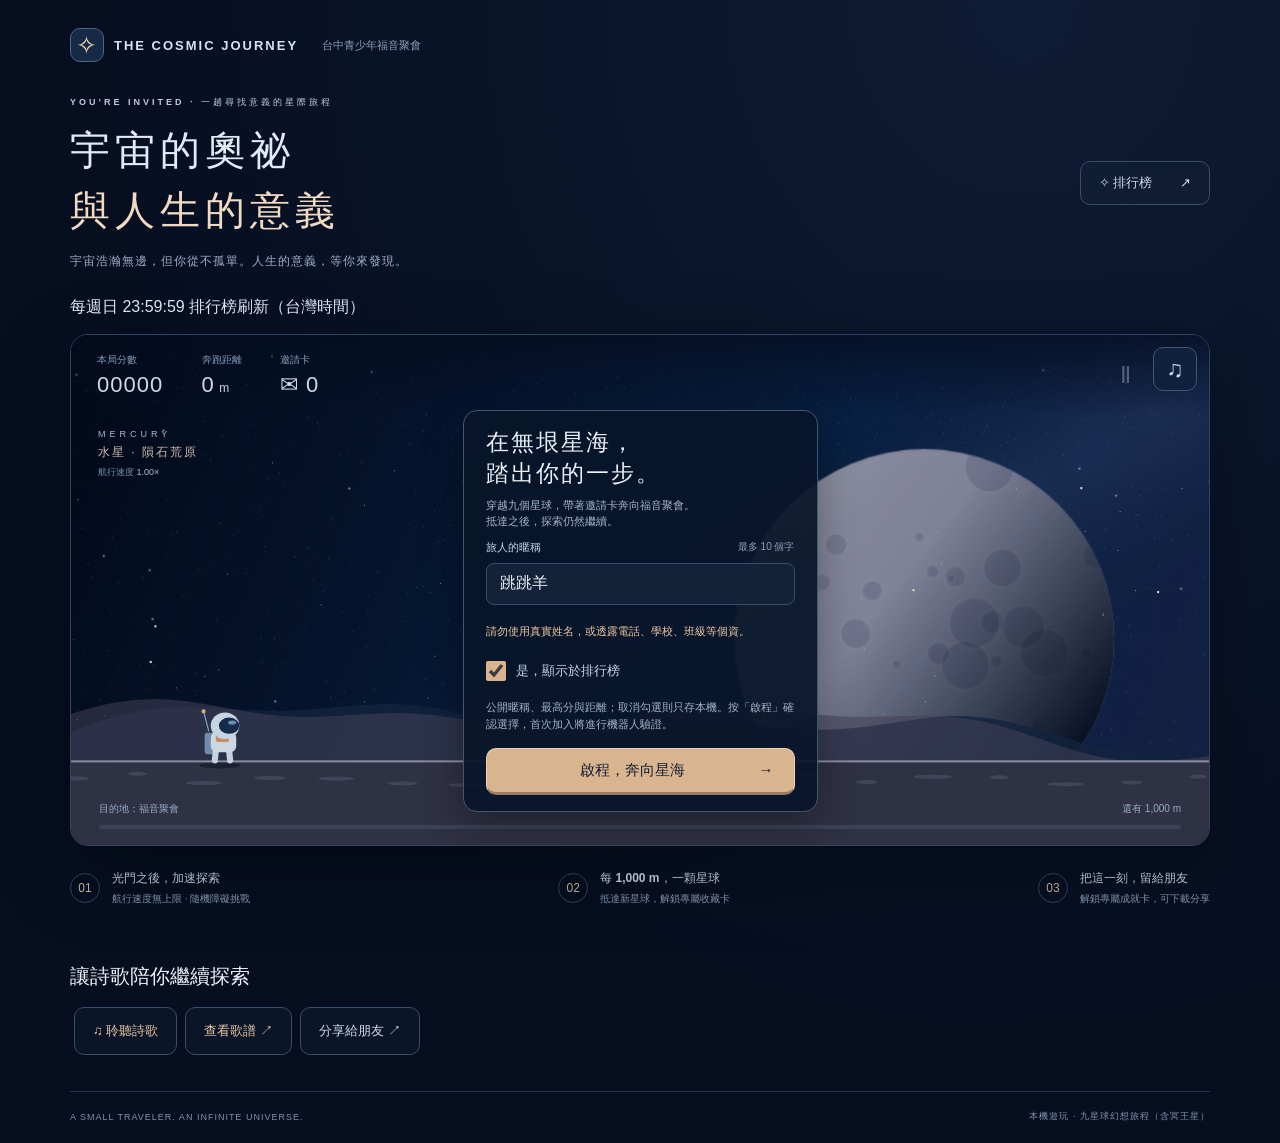
==== commit b45c615f: "Publish weekly-only Taiwan leaderboard and reset notice" ====
--- a/index.html
+++ b/index.html
@@ -14,7 +14,7 @@
 <main class="shell">
   <header><a class="brand" href="./index.html"><span class="brand-icon">✧</span> THE COSMIC JOURNEY <small>台中青少年福音聚會</small></a></header>
   <section class="heading"><div><p class="eyebrow">YOU’RE INVITED · 一趟尋找意義的星際旅程</p><h1>宇宙的奧祕<span>與人生的意義</span></h1><p class="intro">宇宙浩瀚無邊，但你從不孤單。人生的意義，等你來發現。</p></div><button id="leaderboard" class="outline">✧ 排行榜 <span>↗</span></button></section>
-  <section class="game" aria-label="奔向福音聚會跑酷遊戲">
+  <p class="weekly-notice">每週日 23:59:59 排行榜刷新（台灣時間）</p><section class="game" aria-label="奔向福音聚會跑酷遊戲">
     <button id="sound" class="icon game-sound" aria-label="關閉聲音" aria-pressed="true">♫ <span>聲音開啟</span></button>
     <div class="hud"><div><small>本局分數</small><strong id="score">00000</strong></div><div><small>奔跑距離</small><strong><span id="distance">0</span><em> m</em></strong></div><div><small>邀請卡</small><strong>✉ <span id="cards">0</span></strong></div><button id="pause" class="icon" aria-label="暫停遊戲" disabled>Ⅱ</button></div>
     <canvas id="world" width="960" height="500" aria-label="小小太空人穿越星球；點擊遊戲區域或按空白鍵跳躍"></canvas>
@@ -30,9 +30,9 @@
   <button id="last-achievement" class="outline" hidden>✧ 我的星球收藏冊</button>
   <section class="song-links" aria-label="詩歌與分享"><h2>讓詩歌陪你繼續探索</h2><a class="outline" target="_blank" rel="noopener noreferrer" href="https://www.youtube.com/watch?v=xV9PY0BLk3M&amp;list=RDxV9PY0BLk3M&amp;start_radio=1">♫ 聆聽詩歌</a><a class="outline" target="_blank" rel="noopener noreferrer" href="https://reurl.cc/3K1YKX">查看歌譜 ↗</a><button id="share-game" class="outline">分享給朋友 ↗</button><p id="share-status" role="status"></p><div id="share-fallback" hidden><a id="share-line" target="_blank" rel="noopener noreferrer">LINE</a> · <a id="share-facebook" target="_blank" rel="noopener noreferrer">Facebook</a> · <a id="share-x" target="_blank" rel="noopener noreferrer">X</a><label for="share-url">複製網址後可貼到其他社群</label><input id="share-url" readonly aria-label="遊戲分享網址"></div></section><footer><span>A SMALL TRAVELER. AN INFINITE UNIVERSE.</span><span>本機遊玩 · 九星球幻想旅程（含冥王星）</span></footer>
 </main>
-<dialog id="ranking"><div class="dialog-top"><p class="eyebrow">GOOD NEWS · GREAT RUNS</p><button id="close-ranking" class="icon" aria-label="關閉排行榜">×</button></div><h2>一起跑，更好玩。</h2><p id="ranking-note">本機排行榜 · 示範選手已標記，尚未跨手機連線。</p><div class="tabs"><button data-tab="today" aria-pressed="true">今日排行</button><button data-tab="event" aria-pressed="false">本次活動排行</button></div><div id="rank-list"></div><details class="rank-privacy"><summary>資料與隱私</summary><p>取消參加不會刪除過往成績；可在此刪除。</p><button id="delete-cloud-scores" class="outline" hidden>刪除我的雲端成績</button> <a href="privacy.html">資料使用說明</a><p id="privacy-status" role="status"></p></details><p class="hint">每位選手顯示最佳成績 · 同分以較遠距離優先</p></dialog>
+<dialog id="ranking"><div class="dialog-top"><p class="eyebrow">GOOD NEWS · GREAT RUNS</p><button id="close-ranking" class="icon" aria-label="關閉排行榜">×</button></div><h2>一起跑，更好玩。</h2><p id="ranking-note">本機排行榜 · 示範選手已標記，尚未跨手機連線。</p><p class="weekly-notice">每週日 23:59:59 結束本週排行，週一 00:00 重新計算（台灣時間）。上週成績將從網站排行榜移除，僅在後台資料庫保留。</p><div class="tabs"><button data-tab="week" aria-pressed="true">本週排行</button><button data-tab="today" aria-pressed="false">今日排行</button></div><div id="rank-list"></div><details class="rank-privacy"><summary>資料與隱私</summary><p>取消參加不會刪除過往成績；可在此刪除。</p><button id="delete-cloud-scores" class="outline" hidden>刪除我的雲端成績</button> <a href="privacy.html">資料使用說明</a><p id="privacy-status" role="status"></p></details><p class="hint">每位選手顯示最佳成績 · 同分以較遠距離優先</p></dialog>
 <dialog id="achievement" aria-labelledby="achievement-title"><p class="eyebrow">COSMIC COLLECTION · 星海足跡</p><h2 id="achievement-title">九星旅人，正式加冕。</h2><p id="achievement-caption">你穿越了整片星海。這一刻，值得被記住。</p><nav id="card-album" aria-label="已解鎖的成就卡"></nav><canvas id="achievement-card" width="900" height="1100" role="img" aria-label="九星旅人成就卡：包含暱稱、分數、距離及九個星球"></canvas><p id="achievement-status" role="status">下載成就卡，或直接截圖分享給朋友。</p><div class="achievement-actions"><button id="save-achievement" class="primary">下載成就卡 PNG ↓</button><button id="continue-achievement" class="outline">繼續探索 →</button></div></dialog>
 <dialog id="captcha-dialog" aria-labelledby="captcha-title"><h2 id="captcha-title">確認一下，就能出發</h2><p>首次參加排行榜需要完成驗證。取消後仍可在本機遊玩。</p><div id="captcha-widget"></div><button id="captcha-cancel" class="outline">取消驗證，僅在本機遊玩</button></dialog>
-<script src="js/share.js?v=16"></script><script src="js/config.js?v=16"></script><script src="js/cloud-config.js?v=11"></script><script src="js/captcha.js?v=11"></script><script src="js/cloud.js?v=11"></script><script src="js/storage.js?v=16"></script><script src="js/audio.js?v=16"></script><script src="js/space.js?v=16"></script><script src="js/achievement.js?v=16"></script><script src="js/obstacles.js?v=11"></script><script src="js/game.js?v=16"></script>
+<script src="js/share.js?v=16"></script><script src="js/config.js?v=16"></script><script src="js/cloud-config.js?v=11"></script><script src="js/captcha.js?v=11"></script><script src="js/cloud.js?v=11"></script><script src="js/storage.js?v=17"></script><script src="js/audio.js?v=16"></script><script src="js/space.js?v=16"></script><script src="js/achievement.js?v=16"></script><script src="js/obstacles.js?v=11"></script><script src="js/game.js?v=17"></script>
 </body>
 </html>
--- a/layout.css
+++ b/layout.css
@@ -2,6 +2,7 @@
 .rank-privacy{margin-top:18px;font-size:12px;color:#a4b3c9}.rank-privacy summary{cursor:pointer;padding:10px 0}.rank-privacy a{color:#eac6a1}
 .song-links{padding:20px 0;line-height:2;order:3}.song-links h2{font-size:20px}.song-links .outline{display:inline-block;margin:4px;text-decoration:none}.song-links a{color:#eac6a1}.song-links p{font-size:12px;color:#b7c9e2}.song-links input{max-width:480px;user-select:text}
 #arrival-banner{position:absolute;top:42%;left:5%;right:5%;text-align:center;font-weight:800;font-size:clamp(22px,4vw,44px);color:#ffe2b5;text-shadow:0 2px 12px #020919;opacity:0;pointer-events:none;z-index:2;line-height:1.5}
+#arrival-banner::after{content:'邀請卡已收藏 · +2,000 分 · 積分 ×1.5';display:block;font-size:clamp(11px,1.5vw,16px);font-weight:500}
 @media (orientation:landscape) and (max-height:550px){#arrival-banner{font-size:clamp(22px,4vh,32px);top:38%}}
 /* Longer preflight form stays scrollable even on small landscape screens. */
 #start-panel{overflow-y:auto;align-items:flex-start;padding-top:58px}
